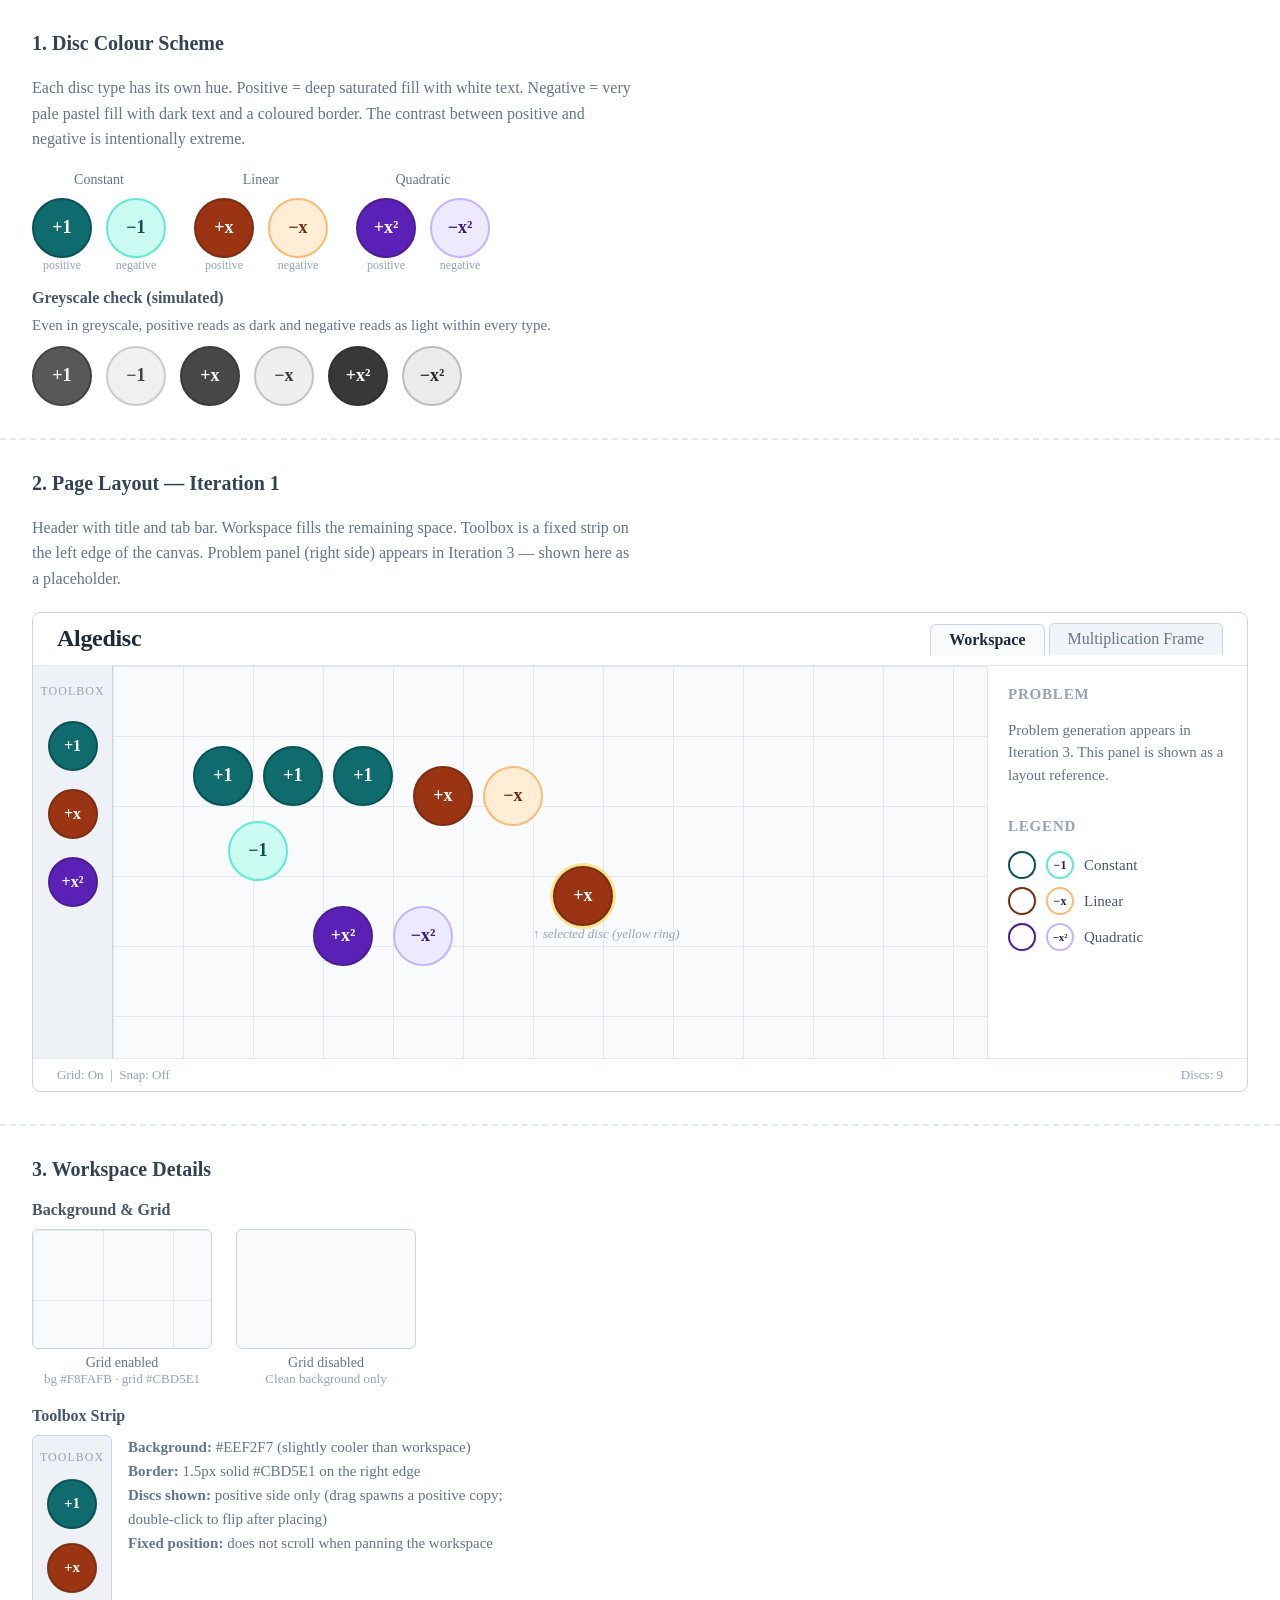
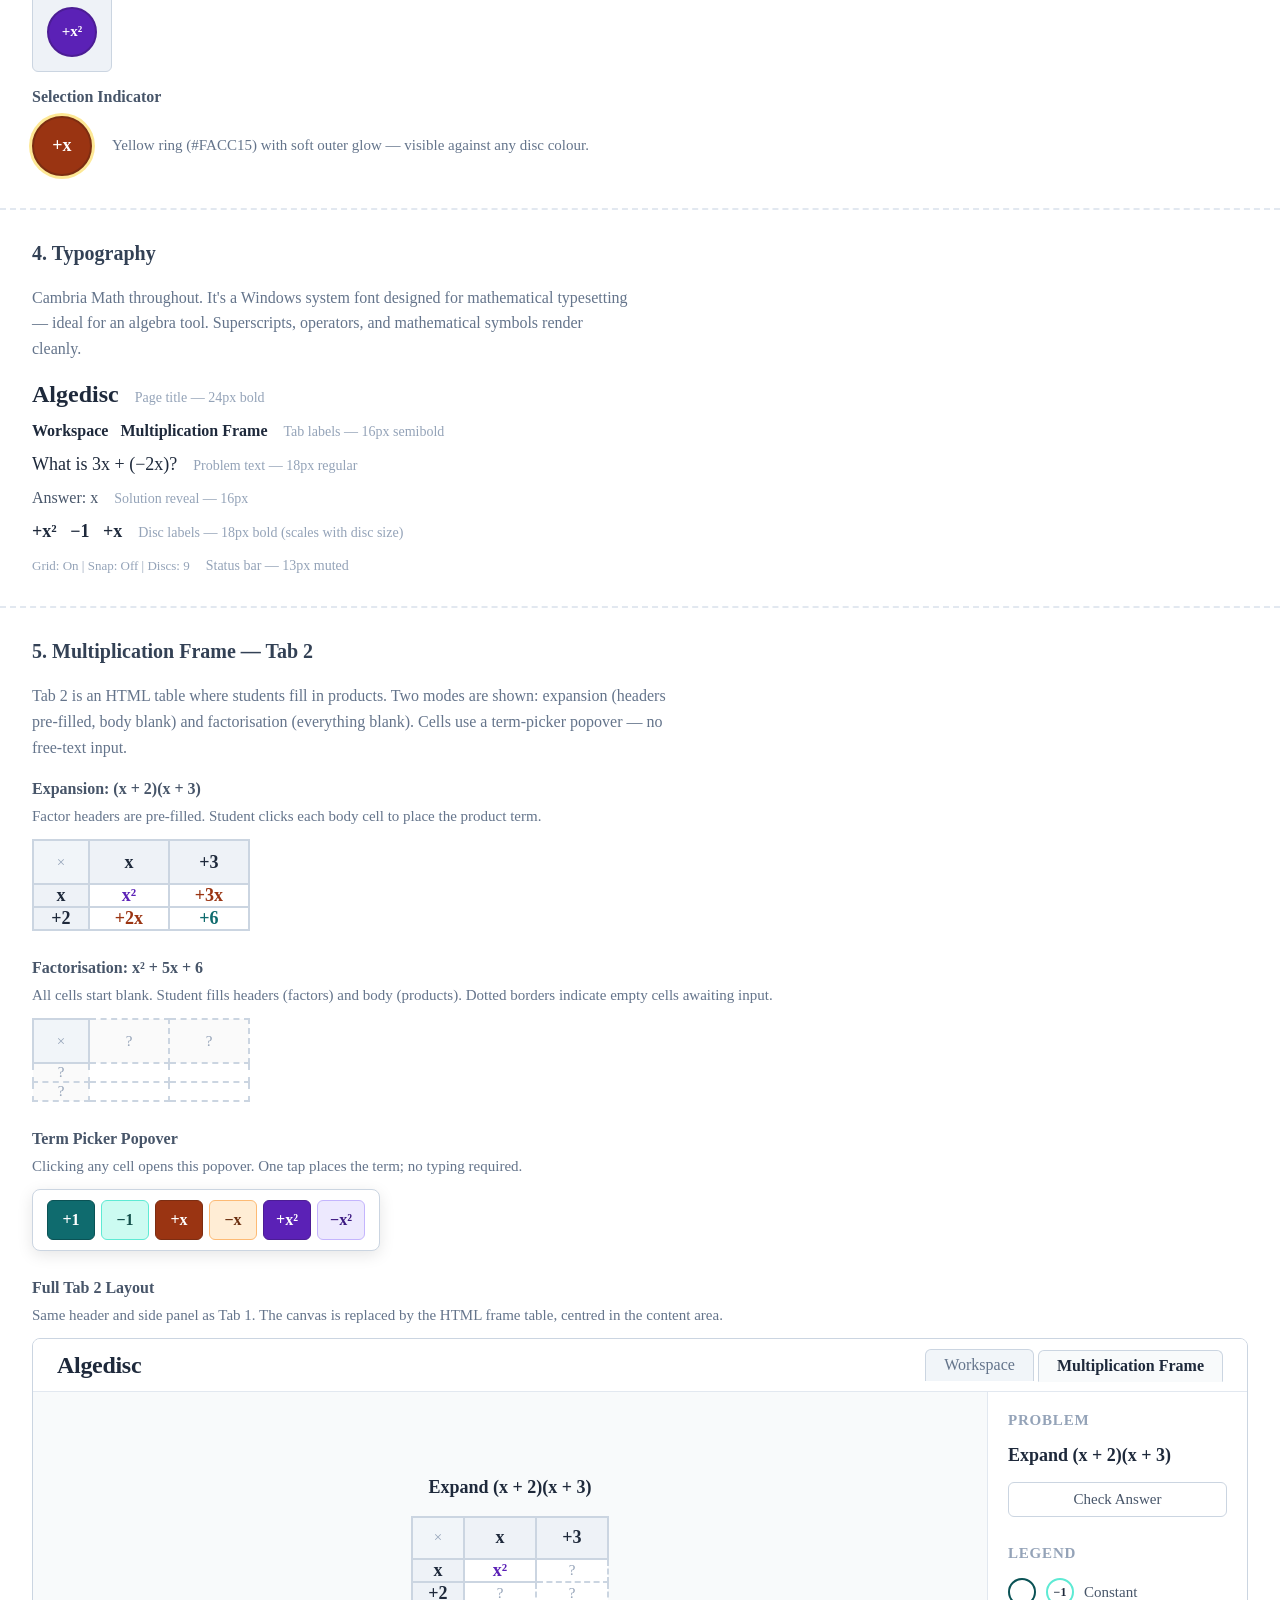
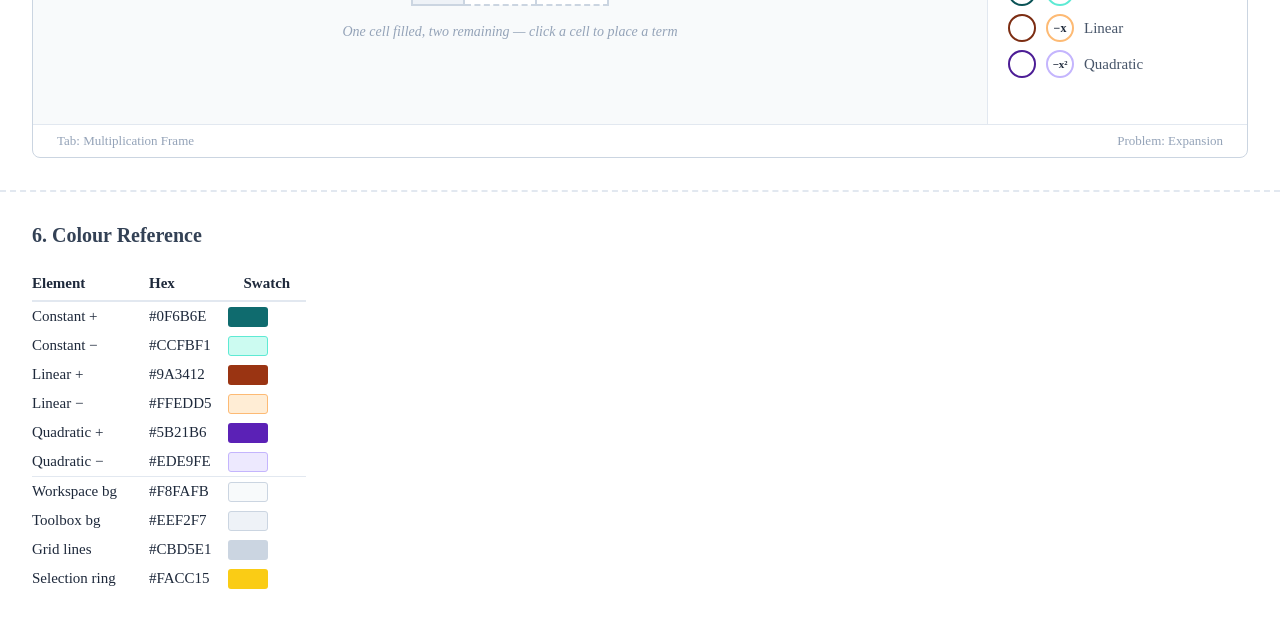
==== design/iteration1-mockup.html @ 454db8bf "Add GDD, design mockup, and implementation plan" ====
<!DOCTYPE html>
<html lang="en">
<head>
<meta charset="UTF-8">
<meta name="viewport" content="width=device-width, initial-scale=1.0">
<title>Algedisc — Iteration 1 Visual Mockup</title>
<style>
  /* ── Reset ── */
  *, *::before, *::after { box-sizing: border-box; margin: 0; padding: 0; }

  /* ── Typography ── */
  :root {
    --font-main: 'Cambria Math', Cambria, 'Times New Roman', serif;

    /* ── Disc palette (max positive/negative contrast) ── */
    /* Constant (1) — Teal family */
    --const-pos:       #0F6B6E;   /* deep teal */
    --const-pos-ring:  #0A5255;
    --const-neg:       #CCFBF1;   /* very pale mint */
    --const-neg-ring:  #5EEAD4;
    --const-neg-text:  #134E4A;

    /* Linear (x) — Orange family */
    --lin-pos:         #9A3412;   /* deep burnt-orange */
    --lin-pos-ring:    #7C2D12;
    --lin-neg:         #FFEDD5;   /* very pale peach */
    --lin-neg-ring:    #FDBA74;
    --lin-neg-text:    #6B2E0F;

    /* Quadratic (x²) — Purple family */
    --quad-pos:        #5B21B6;   /* deep violet */
    --quad-pos-ring:   #4C1D95;
    --quad-neg:        #EDE9FE;   /* very pale lavender */
    --quad-neg-ring:   #C4B5FD;
    --quad-neg-text:   #3B1881;

    /* ── Workspace ── */
    --ws-bg:           #F8FAFB;
    --toolbox-bg:      #EEF2F7;
    --toolbox-border:  #CBD5E1;
    --grid-line:       #CBD5E1;
    --selection-ring:  #FACC15;
  }

  body {
    font-family: var(--font-main);
    background: #FFFFFF;
    color: #1E293B;
    min-height: 100vh;
    display: flex;
    flex-direction: column;
  }

  /* ── Header / title bar ── */
  header {
    display: flex;
    align-items: center;
    justify-content: space-between;
    padding: 10px 24px;
    border-bottom: 1px solid #E2E8F0;
    background: #FFFFFF;
  }
  header h1 {
    font-size: 24px;
    font-weight: 700;
    letter-spacing: -0.3px;
  }
  .tab-bar {
    display: flex;
    gap: 4px;
  }
  .tab {
    padding: 6px 18px;
    border-radius: 6px 6px 0 0;
    font-family: var(--font-main);
    font-size: 16px;
    cursor: pointer;
    border: 1px solid #CBD5E1;
    border-bottom: none;
    background: #F1F5F9;
    color: #64748B;
  }
  .tab.active {
    background: var(--ws-bg);
    color: #1E293B;
    font-weight: 600;
    border-bottom: 1px solid var(--ws-bg);
    position: relative;
    top: 1px;
  }

  /* ── Main layout ── */
  .main-area {
    flex: 1;
    display: flex;
    overflow: hidden;
  }

  /* ── Workspace (canvas mock) ── */
  .workspace {
    flex: 1;
    background: var(--ws-bg);
    position: relative;
    overflow: hidden;
  }

  /* ── Toolbox strip ── */
  .toolbox {
    position: absolute;
    left: 0; top: 0; bottom: 0;
    width: 80px;
    background: var(--toolbox-bg);
    border-right: 1.5px solid var(--toolbox-border);
    display: flex;
    flex-direction: column;
    align-items: center;
    padding-top: 18px;
    gap: 18px;
    z-index: 2;
  }
  .toolbox-label {
    font-size: 12px;
    text-transform: uppercase;
    letter-spacing: 1px;
    color: #94A3B8;
    margin-bottom: 4px;
  }

  /* ── Grid lines (faint) ── */
  .grid-overlay {
    position: absolute;
    inset: 0;
    left: 80px;
    pointer-events: none;
    z-index: 0;
  }
  .grid-overlay svg { width: 100%; height: 100%; }

  /* ── Disc component ── */
  .disc {
    width: 60px;
    height: 60px;
    border-radius: 50%;
    display: flex;
    align-items: center;
    justify-content: center;
    font-family: var(--font-main);
    font-size: 18px;
    font-weight: 700;
    cursor: grab;
    user-select: none;
    transition: box-shadow 0.15s;
    position: relative;
    border: 2.5px solid transparent;
  }
  .disc:hover {
    box-shadow: 0 2px 12px rgba(0,0,0,0.18);
  }
  .disc.selected {
    border-color: var(--selection-ring);
    box-shadow: 0 0 0 3px rgba(250, 204, 21, 0.45);
  }

  /* ── Positive discs: deep saturated fill, white text ── */
  .disc.const-pos  { background: var(--const-pos);  color: #FFFFFF; border-color: var(--const-pos-ring); }
  .disc.lin-pos    { background: var(--lin-pos);     color: #FFFFFF; border-color: var(--lin-pos-ring); }
  .disc.quad-pos   { background: var(--quad-pos);    color: #FFFFFF; border-color: var(--quad-pos-ring); }

  /* ── Negative discs: very pale fill, dark text, coloured border ── */
  .disc.const-neg  { background: var(--const-neg);  color: var(--const-neg-text);  border-color: var(--const-neg-ring); }
  .disc.lin-neg    { background: var(--lin-neg);     color: var(--lin-neg-text);    border-color: var(--lin-neg-ring); }
  .disc.quad-neg   { background: var(--quad-neg);    color: var(--quad-neg-text);   border-color: var(--quad-neg-ring); }

  /* ── Discs placed on workspace (absolute positioning) ── */
  .workspace-disc {
    position: absolute;
    z-index: 1;
  }

  /* ── Right panel (problem panel placeholder for future iterations) ── */
  .side-panel {
    width: 260px;
    border-left: 1px solid #E2E8F0;
    background: #FFFFFF;
    padding: 20px;
    display: flex;
    flex-direction: column;
    gap: 16px;
  }
  .panel-heading {
    font-size: 15px;
    font-weight: 700;
    text-transform: uppercase;
    letter-spacing: 0.8px;
    color: #94A3B8;
  }
  .panel-note {
    font-size: 15px;
    color: #64748B;
    line-height: 1.5;
  }

  /* ── Colour legend ── */
  .legend {
    display: flex;
    flex-direction: column;
    gap: 8px;
  }
  .legend-row {
    display: flex;
    align-items: center;
    gap: 10px;
  }
  .legend-swatch {
    width: 28px; height: 28px;
    border-radius: 50%;
    display: flex; align-items: center; justify-content: center;
    font-size: 13px; font-weight: 700;
    border: 2px solid transparent;
    flex-shrink: 0;
  }
  .legend-label {
    font-size: 15px;
    color: #475569;
  }

  /* ── Annotation callouts ── */
  .annotation {
    position: absolute;
    font-size: 13px;
    color: #94A3B8;
    font-style: italic;
    pointer-events: none;
    z-index: 10;
  }

  /* ── Footer ── */
  footer {
    padding: 8px 24px;
    border-top: 1px solid #E2E8F0;
    font-size: 13px;
    color: #94A3B8;
    display: flex;
    justify-content: space-between;
  }

  /* ── Mockup-only: section dividers ── */
  .mockup-section {
    padding: 32px;
    border-bottom: 2px dashed #E2E8F0;
  }
  .mockup-section h2 {
    font-size: 20px;
    font-weight: 700;
    margin-bottom: 20px;
    color: #334155;
  }
  .mockup-section h3 {
    font-size: 16px;
    font-weight: 600;
    margin: 16px 0 10px;
    color: #475569;
  }

  /* ── Disc showcase grid ── */
  .disc-showcase {
    display: flex;
    gap: 28px;
    flex-wrap: wrap;
    align-items: flex-start;
  }
  .disc-pair {
    display: flex;
    flex-direction: column;
    align-items: center;
    gap: 10px;
  }
  .disc-pair-label {
    font-size: 14px;
    color: #64748B;
  }
  .disc-pair-row {
    display: flex;
    gap: 14px;
  }
  .pair-sign {
    font-size: 12px;
    color: #94A3B8;
    text-align: center;
  }

  /* ── Full page layout mockup ── */
  .layout-mockup {
    width: 100%;
    height: 480px;
    border: 1px solid #CBD5E1;
    border-radius: 8px;
    overflow: hidden;
    display: flex;
    flex-direction: column;
    background: #FFFFFF;
  }
  .layout-mockup .main-area { min-height: 0; }
</style>
</head>
<body>

<!-- ============================================================ -->
<!-- SECTION 1: Disc Colour Scheme                                 -->
<!-- ============================================================ -->
<div class="mockup-section">
  <h2>1. Disc Colour Scheme</h2>
  <p style="font-size:16px; color:#64748B; margin-bottom:20px; max-width:600px; line-height:1.6;">
    Each disc type has its own hue. Positive = deep saturated fill with white text.
    Negative = very pale pastel fill with dark text and a coloured border.
    The contrast between positive and negative is intentionally extreme.
  </p>

  <div class="disc-showcase">
    <!-- Constant -->
    <div class="disc-pair">
      <div class="disc-pair-label">Constant</div>
      <div class="disc-pair-row">
        <div style="text-align:center">
          <div class="disc const-pos">+1</div>
          <div class="pair-sign">positive</div>
        </div>
        <div style="text-align:center">
          <div class="disc const-neg">&minus;1</div>
          <div class="pair-sign">negative</div>
        </div>
      </div>
    </div>

    <!-- Linear -->
    <div class="disc-pair">
      <div class="disc-pair-label">Linear</div>
      <div class="disc-pair-row">
        <div style="text-align:center">
          <div class="disc lin-pos">+x</div>
          <div class="pair-sign">positive</div>
        </div>
        <div style="text-align:center">
          <div class="disc lin-neg">&minus;x</div>
          <div class="pair-sign">negative</div>
        </div>
      </div>
    </div>

    <!-- Quadratic -->
    <div class="disc-pair">
      <div class="disc-pair-label">Quadratic</div>
      <div class="disc-pair-row">
        <div style="text-align:center">
          <div class="disc quad-pos">+x&sup2;</div>
          <div class="pair-sign">positive</div>
        </div>
        <div style="text-align:center">
          <div class="disc quad-neg">&minus;x&sup2;</div>
          <div class="pair-sign">negative</div>
        </div>
      </div>
    </div>
  </div>

  <h3>Greyscale check (simulated)</h3>
  <p style="font-size:15px; color:#64748B; margin-bottom:12px;">
    Even in greyscale, positive reads as dark and negative reads as light within every type.
  </p>
  <div class="disc-showcase" style="filter: grayscale(1);">
    <div class="disc-pair-row">
      <div class="disc const-pos">+1</div>
      <div class="disc const-neg">&minus;1</div>
      <div class="disc lin-pos">+x</div>
      <div class="disc lin-neg">&minus;x</div>
      <div class="disc quad-pos">+x&sup2;</div>
      <div class="disc quad-neg">&minus;x&sup2;</div>
    </div>
  </div>
</div>

<!-- ============================================================ -->
<!-- SECTION 2: Full Page Layout                                   -->
<!-- ============================================================ -->
<div class="mockup-section">
  <h2>2. Page Layout — Iteration 1</h2>
  <p style="font-size:16px; color:#64748B; margin-bottom:20px; max-width:600px; line-height:1.6;">
    Header with title and tab bar. Workspace fills the remaining space.
    Toolbox is a fixed strip on the left edge of the canvas.
    Problem panel (right side) appears in Iteration 3 — shown here as a placeholder.
  </p>

  <div class="layout-mockup">
    <!-- Header -->
    <header>
      <h1>Algedisc</h1>
      <div class="tab-bar">
        <div class="tab active">Workspace</div>
        <div class="tab">Multiplication Frame</div>
      </div>
    </header>

    <!-- Main -->
    <div class="main-area">
      <!-- Workspace -->
      <div class="workspace">
        <!-- Toolbox strip -->
        <div class="toolbox">
          <div class="toolbox-label">Toolbox</div>
          <div class="disc const-pos" style="width:50px;height:50px;font-size:16px;">+1</div>
          <div class="disc lin-pos" style="width:50px;height:50px;font-size:16px;">+x</div>
          <div class="disc quad-pos" style="width:50px;height:50px;font-size:16px;">+x&sup2;</div>
        </div>

        <!-- Grid overlay (faint) -->
        <div class="grid-overlay">
          <svg xmlns="http://www.w3.org/2000/svg">
            <defs>
              <pattern id="grid" width="70" height="70" patternUnits="userSpaceOnUse">
                <path d="M 70 0 L 0 0 0 70" fill="none" stroke="#CBD5E1" stroke-width="1"/>
              </pattern>
            </defs>
            <rect width="100%" height="100%" fill="url(#grid)" />
          </svg>
        </div>

        <!-- Example discs on workspace -->
        <div class="disc workspace-disc const-pos" style="left:160px; top:80px;">+1</div>
        <div class="disc workspace-disc const-pos" style="left:230px; top:80px;">+1</div>
        <div class="disc workspace-disc const-pos" style="left:300px; top:80px;">+1</div>
        <div class="disc workspace-disc const-neg" style="left:195px; top:155px;">&minus;1</div>
        <div class="disc workspace-disc lin-pos"   style="left:380px; top:100px;">+x</div>
        <div class="disc workspace-disc lin-neg"   style="left:450px; top:100px;">&minus;x</div>
        <div class="disc workspace-disc quad-pos"  style="left:280px; top:240px;">+x&sup2;</div>
        <div class="disc workspace-disc quad-neg"  style="left:360px; top:240px;">&minus;x&sup2;</div>
        <div class="disc workspace-disc lin-pos selected" style="left:520px; top:200px;">+x</div>

        <!-- Annotations -->
        <div class="annotation" style="left:500px; top:260px;">↑ selected disc (yellow ring)</div>
        <div class="annotation" style="left:90px; top:390px;">Right-click drag anywhere to pan workspace →</div>
      </div>

      <!-- Side panel (future — Iteration 3+) -->
      <div class="side-panel">
        <div class="panel-heading">Problem</div>
        <div class="panel-note">
          Problem generation appears in Iteration 3.
          This panel is shown as a layout reference.
        </div>

        <div class="panel-heading" style="margin-top:16px;">Legend</div>
        <div class="legend">
          <div class="legend-row">
            <div class="legend-swatch const-pos" style="font-size:12px; color:#FFF; border-color:var(--const-pos-ring);">+1</div>
            <div class="legend-swatch const-neg" style="font-size:12px; border-color:var(--const-neg-ring);">&minus;1</div>
            <div class="legend-label">Constant</div>
          </div>
          <div class="legend-row">
            <div class="legend-swatch lin-pos" style="font-size:12px; color:#FFF; border-color:var(--lin-pos-ring);">+x</div>
            <div class="legend-swatch lin-neg" style="font-size:12px; border-color:var(--lin-neg-ring);">&minus;x</div>
            <div class="legend-label">Linear</div>
          </div>
          <div class="legend-row">
            <div class="legend-swatch quad-pos" style="font-size:11px; color:#FFF; border-color:var(--quad-pos-ring);">+x²</div>
            <div class="legend-swatch quad-neg" style="font-size:11px; border-color:var(--quad-neg-ring);">&minus;x²</div>
            <div class="legend-label">Quadratic</div>
          </div>
        </div>
      </div>
    </div>

    <!-- Footer -->
    <footer>
      <span>Grid: On &nbsp;|&nbsp; Snap: Off</span>
      <span>Discs: 9</span>
    </footer>
  </div>
</div>

<!-- ============================================================ -->
<!-- SECTION 3: Workspace Details                                  -->
<!-- ============================================================ -->
<div class="mockup-section">
  <h2>3. Workspace Details</h2>

  <h3>Background &amp; Grid</h3>
  <div style="display:flex; gap:24px; margin-bottom:20px;">
    <div style="text-align:center;">
      <div style="width:180px; height:120px; background:var(--ws-bg); border:1px solid #CBD5E1; border-radius:6px; position:relative; overflow:hidden;">
        <svg style="width:100%;height:100%;" xmlns="http://www.w3.org/2000/svg">
          <defs>
            <pattern id="grid2" width="70" height="70" patternUnits="userSpaceOnUse">
              <path d="M 70 0 L 0 0 0 70" fill="none" stroke="#CBD5E1" stroke-width="1"/>
            </pattern>
          </defs>
          <rect width="100%" height="100%" fill="url(#grid2)" />
        </svg>
      </div>
      <div style="font-size:14px; color:#64748B; margin-top:6px;">Grid enabled</div>
      <div style="font-size:13px; color:#94A3B8;">bg #F8FAFB · grid #CBD5E1</div>
    </div>
    <div style="text-align:center;">
      <div style="width:180px; height:120px; background:var(--ws-bg); border:1px solid #CBD5E1; border-radius:6px;"></div>
      <div style="font-size:14px; color:#64748B; margin-top:6px;">Grid disabled</div>
      <div style="font-size:13px; color:#94A3B8;">Clean background only</div>
    </div>
  </div>

  <h3>Toolbox Strip</h3>
  <div style="display:flex; gap:16px; align-items:flex-start;">
    <div style="width:80px; background:var(--toolbox-bg); border:1px solid var(--toolbox-border); border-radius:6px; padding:14px 0; display:flex; flex-direction:column; align-items:center; gap:14px;">
      <div style="font-size:12px; text-transform:uppercase; letter-spacing:1px; color:#94A3B8;">Toolbox</div>
      <div class="disc const-pos" style="width:50px;height:50px;font-size:15px;">+1</div>
      <div class="disc lin-pos" style="width:50px;height:50px;font-size:15px;">+x</div>
      <div class="disc quad-pos" style="width:50px;height:50px;font-size:15px;">+x²</div>
    </div>
    <div style="font-size:15px; color:#64748B; line-height:1.6; max-width:400px;">
      <strong>Background:</strong> #EEF2F7 (slightly cooler than workspace)<br>
      <strong>Border:</strong> 1.5px solid #CBD5E1 on the right edge<br>
      <strong>Discs shown:</strong> positive side only (drag spawns a positive copy; double-click to flip after placing)<br>
      <strong>Fixed position:</strong> does not scroll when panning the workspace
    </div>
  </div>

  <h3>Selection Indicator</h3>
  <div style="display:flex; gap:20px; align-items:center; margin-top:8px;">
    <div class="disc lin-pos selected">+x</div>
    <div style="font-size:15px; color:#64748B;">
      Yellow ring (#FACC15) with soft outer glow — visible against any disc colour.
    </div>
  </div>
</div>

<!-- ============================================================ -->
<!-- SECTION 4: Typography                                         -->
<!-- ============================================================ -->
<div class="mockup-section">
  <h2>4. Typography</h2>
  <p style="font-size:16px; color:#64748B; margin-bottom:20px; max-width:600px; line-height:1.6;">
    Cambria Math throughout. It's a Windows system font designed for mathematical
    typesetting — ideal for an algebra tool. Superscripts, operators, and
    mathematical symbols render cleanly.
  </p>

  <div style="display:flex; flex-direction:column; gap:14px;">
    <div>
      <span style="font-size:24px; font-weight:700;">Algedisc</span>
      <span style="font-size:14px; color:#94A3B8; margin-left:12px;">Page title — 24px bold</span>
    </div>
    <div>
      <span style="font-size:16px; font-weight:600;">Workspace &nbsp; Multiplication Frame</span>
      <span style="font-size:14px; color:#94A3B8; margin-left:12px;">Tab labels — 16px semibold</span>
    </div>
    <div>
      <span style="font-size:18px;">What is 3x + (&minus;2x)?</span>
      <span style="font-size:14px; color:#94A3B8; margin-left:12px;">Problem text — 18px regular</span>
    </div>
    <div>
      <span style="font-size:16px; color:#475569;">Answer: x</span>
      <span style="font-size:14px; color:#94A3B8; margin-left:12px;">Solution reveal — 16px</span>
    </div>
    <div>
      <span style="font-size:18px; font-weight:700;">+x² &nbsp; &minus;1 &nbsp; +x</span>
      <span style="font-size:14px; color:#94A3B8; margin-left:12px;">Disc labels — 18px bold (scales with disc size)</span>
    </div>
    <div>
      <span style="font-size:13px; color:#94A3B8;">Grid: On | Snap: Off | Discs: 9</span>
      <span style="font-size:14px; color:#94A3B8; margin-left:12px;">Status bar — 13px muted</span>
    </div>
  </div>
</div>

<!-- ============================================================ -->
<!-- SECTION 5: Multiplication Frame (Tab 2)                       -->
<!-- ============================================================ -->
<div class="mockup-section">
  <h2>5. Multiplication Frame — Tab 2</h2>
  <p style="font-size:16px; color:#64748B; margin-bottom:20px; max-width:640px; line-height:1.6;">
    Tab 2 is an HTML table where students fill in products. Two modes are shown:
    expansion (headers pre-filled, body blank) and factorisation (everything blank).
    Cells use a term-picker popover — no free-text input.
  </p>

  <!-- ── Expansion example ── -->
  <h3>Expansion: (x + 2)(x + 3)</h3>
  <p style="font-size:15px; color:#64748B; margin-bottom:14px;">
    Factor headers are pre-filled. Student clicks each body cell to place the product term.
  </p>

  <table style="border-collapse:collapse; margin-bottom:28px; font-family:var(--font-main);">
    <!-- Column headers row -->
    <tr>
      <td style="width:56px; height:44px; border:2px solid #CBD5E1; background:#F1F5F9; text-align:center; font-size:15px; color:#94A3B8;">&times;</td>
      <td style="width:80px; height:44px; border:2px solid #CBD5E1; background:#EEF2F7; text-align:center; font-size:18px; font-weight:600; color:#1E293B;">x</td>
      <td style="width:80px; height:44px; border:2px solid #CBD5E1; background:#EEF2F7; text-align:center; font-size:18px; font-weight:600; color:#1E293B;">+3</td>
    </tr>
    <!-- Row: x -->
    <tr>
      <td style="border:2px solid #CBD5E1; background:#EEF2F7; text-align:center; font-size:18px; font-weight:600; color:#1E293B;">x</td>
      <td style="border:2px solid #CBD5E1; background:#FFFFFF; text-align:center; font-size:18px; font-weight:700; color:var(--quad-pos);">x&sup2;</td>
      <td style="border:2px solid #CBD5E1; background:#FFFFFF; text-align:center; font-size:18px; font-weight:700; color:var(--lin-pos);">+3x</td>
    </tr>
    <!-- Row: +2 -->
    <tr>
      <td style="border:2px solid #CBD5E1; background:#EEF2F7; text-align:center; font-size:18px; font-weight:600; color:#1E293B;">+2</td>
      <td style="border:2px solid #CBD5E1; background:#FFFFFF; text-align:center; font-size:18px; font-weight:700; color:var(--lin-pos);">+2x</td>
      <td style="border:2px solid #CBD5E1; background:#FFFFFF; text-align:center; font-size:18px; font-weight:700; color:var(--const-pos);">+6</td>
    </tr>
  </table>

  <!-- ── Factorisation example ── -->
  <h3>Factorisation: x&sup2; + 5x + 6</h3>
  <p style="font-size:15px; color:#64748B; margin-bottom:14px;">
    All cells start blank. Student fills headers (factors) and body (products).
    Dotted borders indicate empty cells awaiting input.
  </p>

  <table style="border-collapse:collapse; margin-bottom:28px; font-family:var(--font-main);">
    <tr>
      <td style="width:56px; height:44px; border:2px solid #CBD5E1; background:#F1F5F9; text-align:center; font-size:15px; color:#94A3B8;">&times;</td>
      <td style="width:80px; height:44px; border:2px dashed #CBD5E1; background:#FAFAFA; text-align:center; font-size:15px; color:#94A3B8;">?</td>
      <td style="width:80px; height:44px; border:2px dashed #CBD5E1; background:#FAFAFA; text-align:center; font-size:15px; color:#94A3B8;">?</td>
    </tr>
    <tr>
      <td style="border:2px dashed #CBD5E1; background:#FAFAFA; text-align:center; font-size:15px; color:#94A3B8;">?</td>
      <td style="border:2px dashed #CBD5E1; background:#FFFFFF; text-align:center;"></td>
      <td style="border:2px dashed #CBD5E1; background:#FFFFFF; text-align:center;"></td>
    </tr>
    <tr>
      <td style="border:2px dashed #CBD5E1; background:#FAFAFA; text-align:center; font-size:15px; color:#94A3B8;">?</td>
      <td style="border:2px dashed #CBD5E1; background:#FFFFFF; text-align:center;"></td>
      <td style="border:2px dashed #CBD5E1; background:#FFFFFF; text-align:center;"></td>
    </tr>
  </table>

  <!-- ── Term picker popover ── -->
  <h3>Term Picker Popover</h3>
  <p style="font-size:15px; color:#64748B; margin-bottom:14px;">
    Clicking any cell opens this popover. One tap places the term; no typing required.
  </p>

  <div style="display:inline-flex; gap:6px; padding:10px 14px; background:#FFFFFF; border:1.5px solid #CBD5E1; border-radius:8px; box-shadow:0 4px 16px rgba(0,0,0,0.10);">
    <button style="font-family:var(--font-main); font-size:16px; font-weight:700; width:48px; height:40px; border:1.5px solid var(--const-pos-ring); border-radius:6px; background:var(--const-pos); color:#FFF; cursor:pointer;">+1</button>
    <button style="font-family:var(--font-main); font-size:16px; font-weight:700; width:48px; height:40px; border:1.5px solid var(--const-neg-ring); border-radius:6px; background:var(--const-neg); color:var(--const-neg-text); cursor:pointer;">&minus;1</button>
    <button style="font-family:var(--font-main); font-size:16px; font-weight:700; width:48px; height:40px; border:1.5px solid var(--lin-pos-ring); border-radius:6px; background:var(--lin-pos); color:#FFF; cursor:pointer;">+x</button>
    <button style="font-family:var(--font-main); font-size:16px; font-weight:700; width:48px; height:40px; border:1.5px solid var(--lin-neg-ring); border-radius:6px; background:var(--lin-neg); color:var(--lin-neg-text); cursor:pointer;">&minus;x</button>
    <button style="font-family:var(--font-main); font-size:16px; font-weight:700; width:48px; height:40px; border:1.5px solid var(--quad-pos-ring); border-radius:6px; background:var(--quad-pos); color:#FFF; cursor:pointer;">+x&sup2;</button>
    <button style="font-family:var(--font-main); font-size:16px; font-weight:700; width:48px; height:40px; border:1.5px solid var(--quad-neg-ring); border-radius:6px; background:var(--quad-neg); color:var(--quad-neg-text); cursor:pointer;">&minus;x&sup2;</button>
  </div>

  <!-- ── Full Tab 2 layout mockup ── -->
  <h3 style="margin-top:28px;">Full Tab 2 Layout</h3>
  <p style="font-size:15px; color:#64748B; margin-bottom:14px;">
    Same header and side panel as Tab 1. The canvas is replaced by the HTML frame table, centred in the content area.
  </p>

  <div class="layout-mockup" style="height:420px;">
    <header>
      <h1>Algedisc</h1>
      <div class="tab-bar">
        <div class="tab">Workspace</div>
        <div class="tab active">Multiplication Frame</div>
      </div>
    </header>
    <div class="main-area">
      <!-- Frame content area -->
      <div style="flex:1; background:var(--ws-bg); display:flex; flex-direction:column; align-items:center; justify-content:center; gap:18px;">
        <div style="font-size:18px; color:#1E293B; font-weight:600;">Expand (x + 2)(x + 3)</div>
        <table style="border-collapse:collapse; font-family:var(--font-main);">
          <tr>
            <td style="width:52px; height:42px; border:2px solid #CBD5E1; background:#F1F5F9; text-align:center; font-size:15px; color:#94A3B8;">&times;</td>
            <td style="width:72px; height:42px; border:2px solid #CBD5E1; background:#EEF2F7; text-align:center; font-size:18px; font-weight:600;">x</td>
            <td style="width:72px; height:42px; border:2px solid #CBD5E1; background:#EEF2F7; text-align:center; font-size:18px; font-weight:600;">+3</td>
          </tr>
          <tr>
            <td style="border:2px solid #CBD5E1; background:#EEF2F7; text-align:center; font-size:18px; font-weight:600;">x</td>
            <td style="border:2px solid #CBD5E1; background:#FFFFFF; text-align:center; font-size:18px; font-weight:700; color:var(--quad-pos);">x&sup2;</td>
            <td style="border:2px dashed #CBD5E1; background:#FFFFFF; text-align:center; font-size:15px; color:#94A3B8;">?</td>
          </tr>
          <tr>
            <td style="border:2px solid #CBD5E1; background:#EEF2F7; text-align:center; font-size:18px; font-weight:600;">+2</td>
            <td style="border:2px dashed #CBD5E1; background:#FFFFFF; text-align:center; font-size:15px; color:#94A3B8;">?</td>
            <td style="border:2px dashed #CBD5E1; background:#FFFFFF; text-align:center; font-size:15px; color:#94A3B8;">?</td>
          </tr>
        </table>
        <div style="font-size:14px; color:#94A3B8; font-style:italic;">One cell filled, two remaining — click a cell to place a term</div>
      </div>

      <!-- Side panel -->
      <div class="side-panel">
        <div class="panel-heading">Problem</div>
        <div style="font-size:18px; font-weight:600; color:#1E293B;">Expand (x + 2)(x + 3)</div>
        <button style="font-family:var(--font-main); font-size:15px; padding:8px 16px; border:1.5px solid #CBD5E1; border-radius:6px; background:#FFFFFF; color:#475569; cursor:pointer;">Check Answer</button>
        <div class="panel-heading" style="margin-top:12px;">Legend</div>
        <div class="legend">
          <div class="legend-row">
            <div class="legend-swatch const-pos" style="font-size:12px; color:#FFF; border-color:var(--const-pos-ring);">+1</div>
            <div class="legend-swatch const-neg" style="font-size:12px; border-color:var(--const-neg-ring);">&minus;1</div>
            <div class="legend-label">Constant</div>
          </div>
          <div class="legend-row">
            <div class="legend-swatch lin-pos" style="font-size:12px; color:#FFF; border-color:var(--lin-pos-ring);">+x</div>
            <div class="legend-swatch lin-neg" style="font-size:12px; border-color:var(--lin-neg-ring);">&minus;x</div>
            <div class="legend-label">Linear</div>
          </div>
          <div class="legend-row">
            <div class="legend-swatch quad-pos" style="font-size:11px; color:#FFF; border-color:var(--quad-pos-ring);">+x&sup2;</div>
            <div class="legend-swatch quad-neg" style="font-size:11px; border-color:var(--quad-neg-ring);">&minus;x&sup2;</div>
            <div class="legend-label">Quadratic</div>
          </div>
        </div>
      </div>
    </div>
    <footer>
      <span>Tab: Multiplication Frame</span>
      <span>Problem: Expansion</span>
    </footer>
  </div>
</div>

<!-- ============================================================ -->
<!-- SECTION 6: Colour Reference Table                             -->
<!-- ============================================================ -->
<div class="mockup-section" style="border-bottom:none;">
  <h2>6. Colour Reference</h2>
  <table style="border-collapse:collapse; font-size:15px;">
    <thead>
      <tr style="border-bottom:2px solid #E2E8F0;">
        <th style="text-align:left; padding:8px 16px 8px 0;">Element</th>
        <th style="text-align:left; padding:8px 16px;">Hex</th>
        <th style="text-align:left; padding:8px 16px;">Swatch</th>
      </tr>
    </thead>
    <tbody>
      <tr><td style="padding:6px 16px 6px 0;">Constant +</td><td style="padding:6px 16px;">#0F6B6E</td><td><span style="display:inline-block;width:40px;height:20px;background:#0F6B6E;border-radius:3px;vertical-align:middle;"></span></td></tr>
      <tr><td style="padding:6px 16px 6px 0;">Constant &minus;</td><td style="padding:6px 16px;">#CCFBF1</td><td><span style="display:inline-block;width:40px;height:20px;background:#CCFBF1;border:1px solid #5EEAD4;border-radius:3px;vertical-align:middle;"></span></td></tr>
      <tr><td style="padding:6px 16px 6px 0;">Linear +</td><td style="padding:6px 16px;">#9A3412</td><td><span style="display:inline-block;width:40px;height:20px;background:#9A3412;border-radius:3px;vertical-align:middle;"></span></td></tr>
      <tr><td style="padding:6px 16px 6px 0;">Linear &minus;</td><td style="padding:6px 16px;">#FFEDD5</td><td><span style="display:inline-block;width:40px;height:20px;background:#FFEDD5;border:1px solid #FDBA74;border-radius:3px;vertical-align:middle;"></span></td></tr>
      <tr><td style="padding:6px 16px 6px 0;">Quadratic +</td><td style="padding:6px 16px;">#5B21B6</td><td><span style="display:inline-block;width:40px;height:20px;background:#5B21B6;border-radius:3px;vertical-align:middle;"></span></td></tr>
      <tr><td style="padding:6px 16px 6px 0;">Quadratic &minus;</td><td style="padding:6px 16px;">#EDE9FE</td><td><span style="display:inline-block;width:40px;height:20px;background:#EDE9FE;border:1px solid #C4B5FD;border-radius:3px;vertical-align:middle;"></span></td></tr>
      <tr style="border-top:1px solid #E2E8F0;"><td style="padding:6px 16px 6px 0;">Workspace bg</td><td style="padding:6px 16px;">#F8FAFB</td><td><span style="display:inline-block;width:40px;height:20px;background:#F8FAFB;border:1px solid #CBD5E1;border-radius:3px;vertical-align:middle;"></span></td></tr>
      <tr><td style="padding:6px 16px 6px 0;">Toolbox bg</td><td style="padding:6px 16px;">#EEF2F7</td><td><span style="display:inline-block;width:40px;height:20px;background:#EEF2F7;border:1px solid #CBD5E1;border-radius:3px;vertical-align:middle;"></span></td></tr>
      <tr><td style="padding:6px 16px 6px 0;">Grid lines</td><td style="padding:6px 16px;">#CBD5E1</td><td><span style="display:inline-block;width:40px;height:20px;background:#CBD5E1;border-radius:3px;vertical-align:middle;"></span></td></tr>
      <tr><td style="padding:6px 16px 6px 0;">Selection ring</td><td style="padding:6px 16px;">#FACC15</td><td><span style="display:inline-block;width:40px;height:20px;background:#FACC15;border-radius:3px;vertical-align:middle;"></span></td></tr>
    </tbody>
  </table>
</div>

</body>
</html>
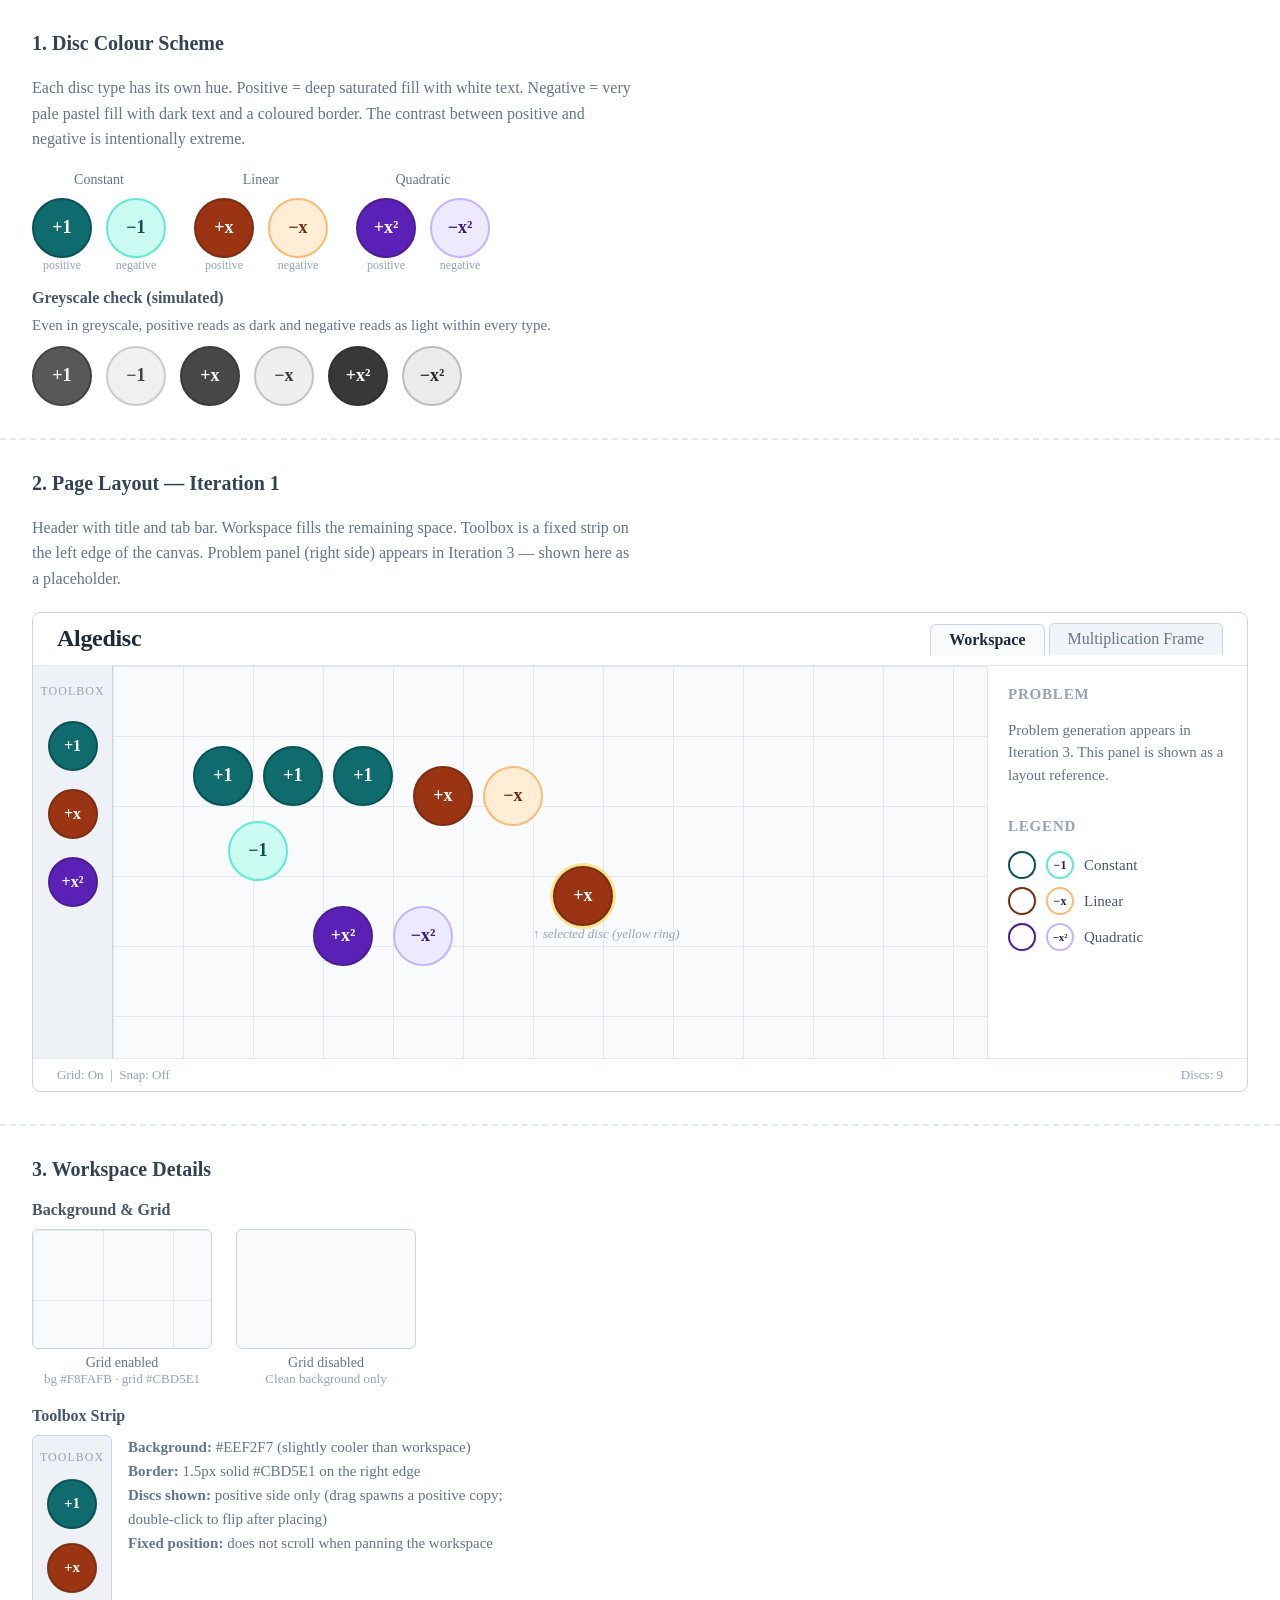
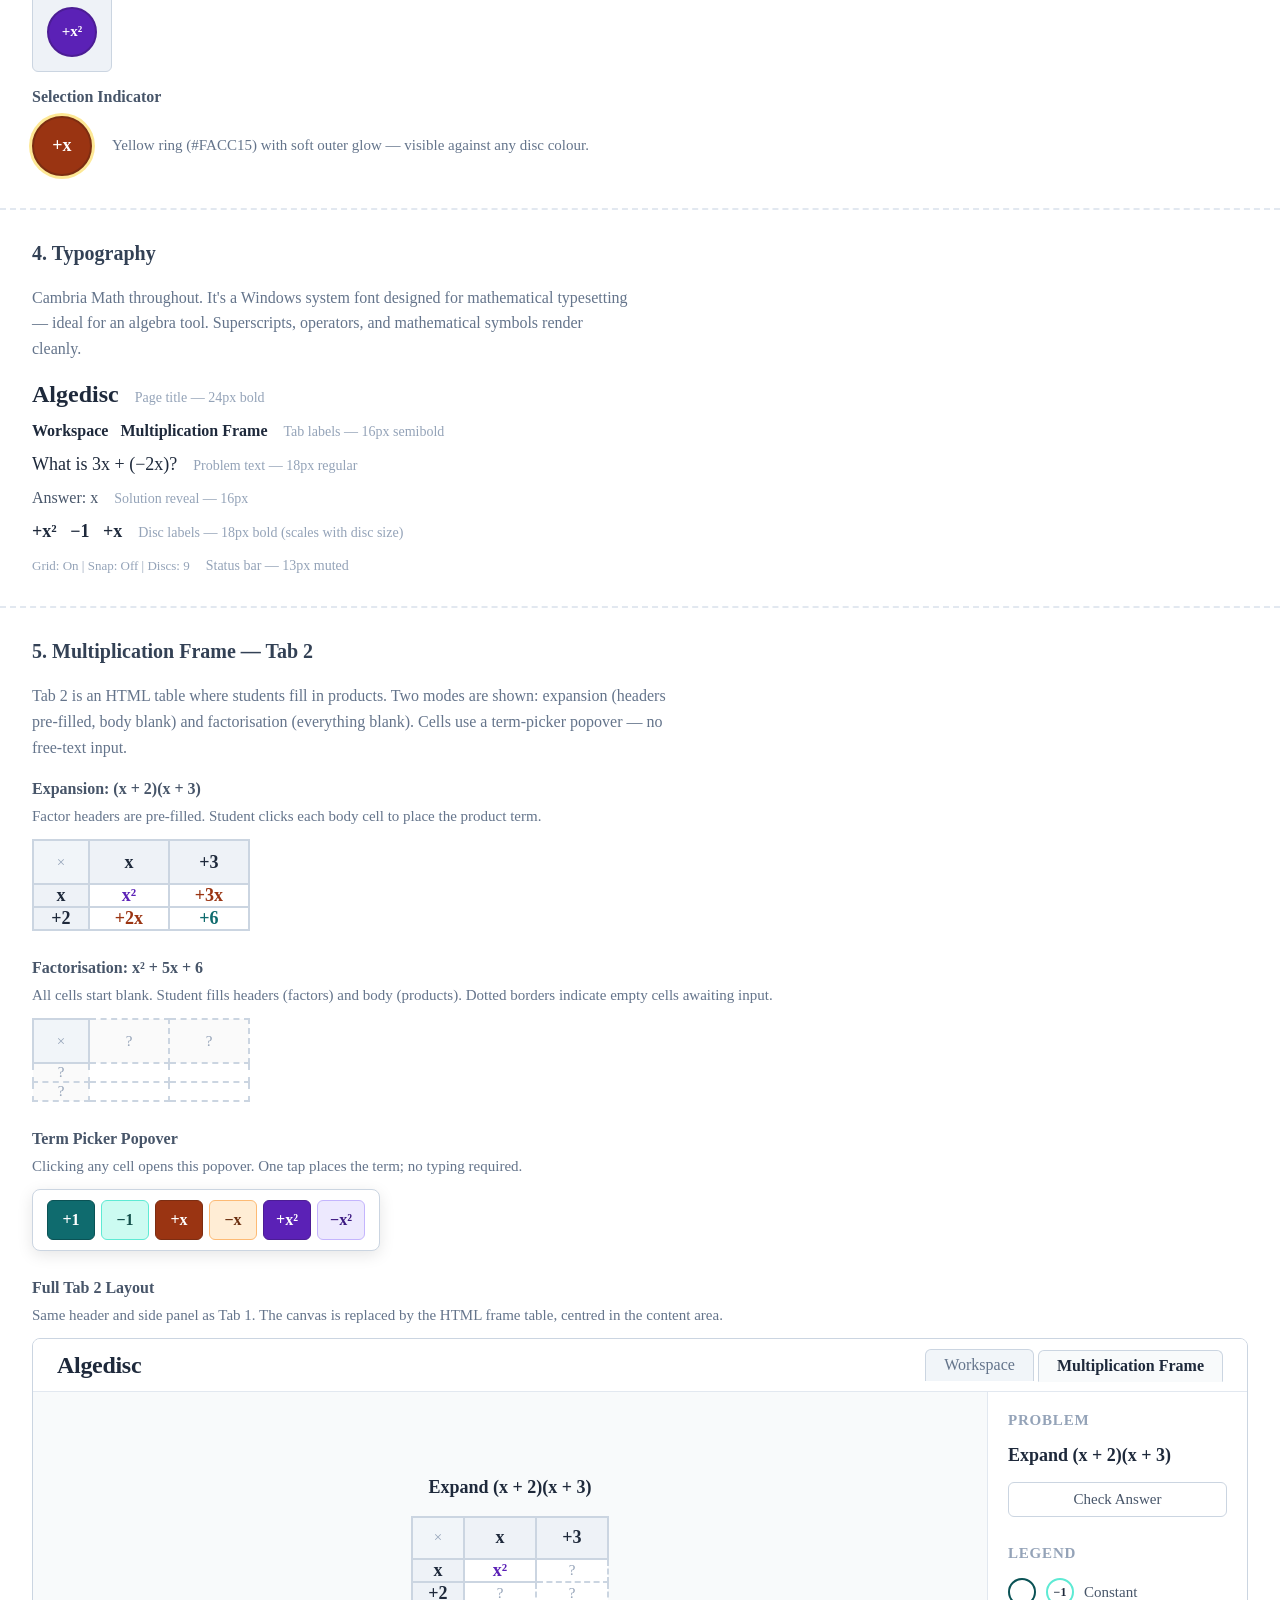
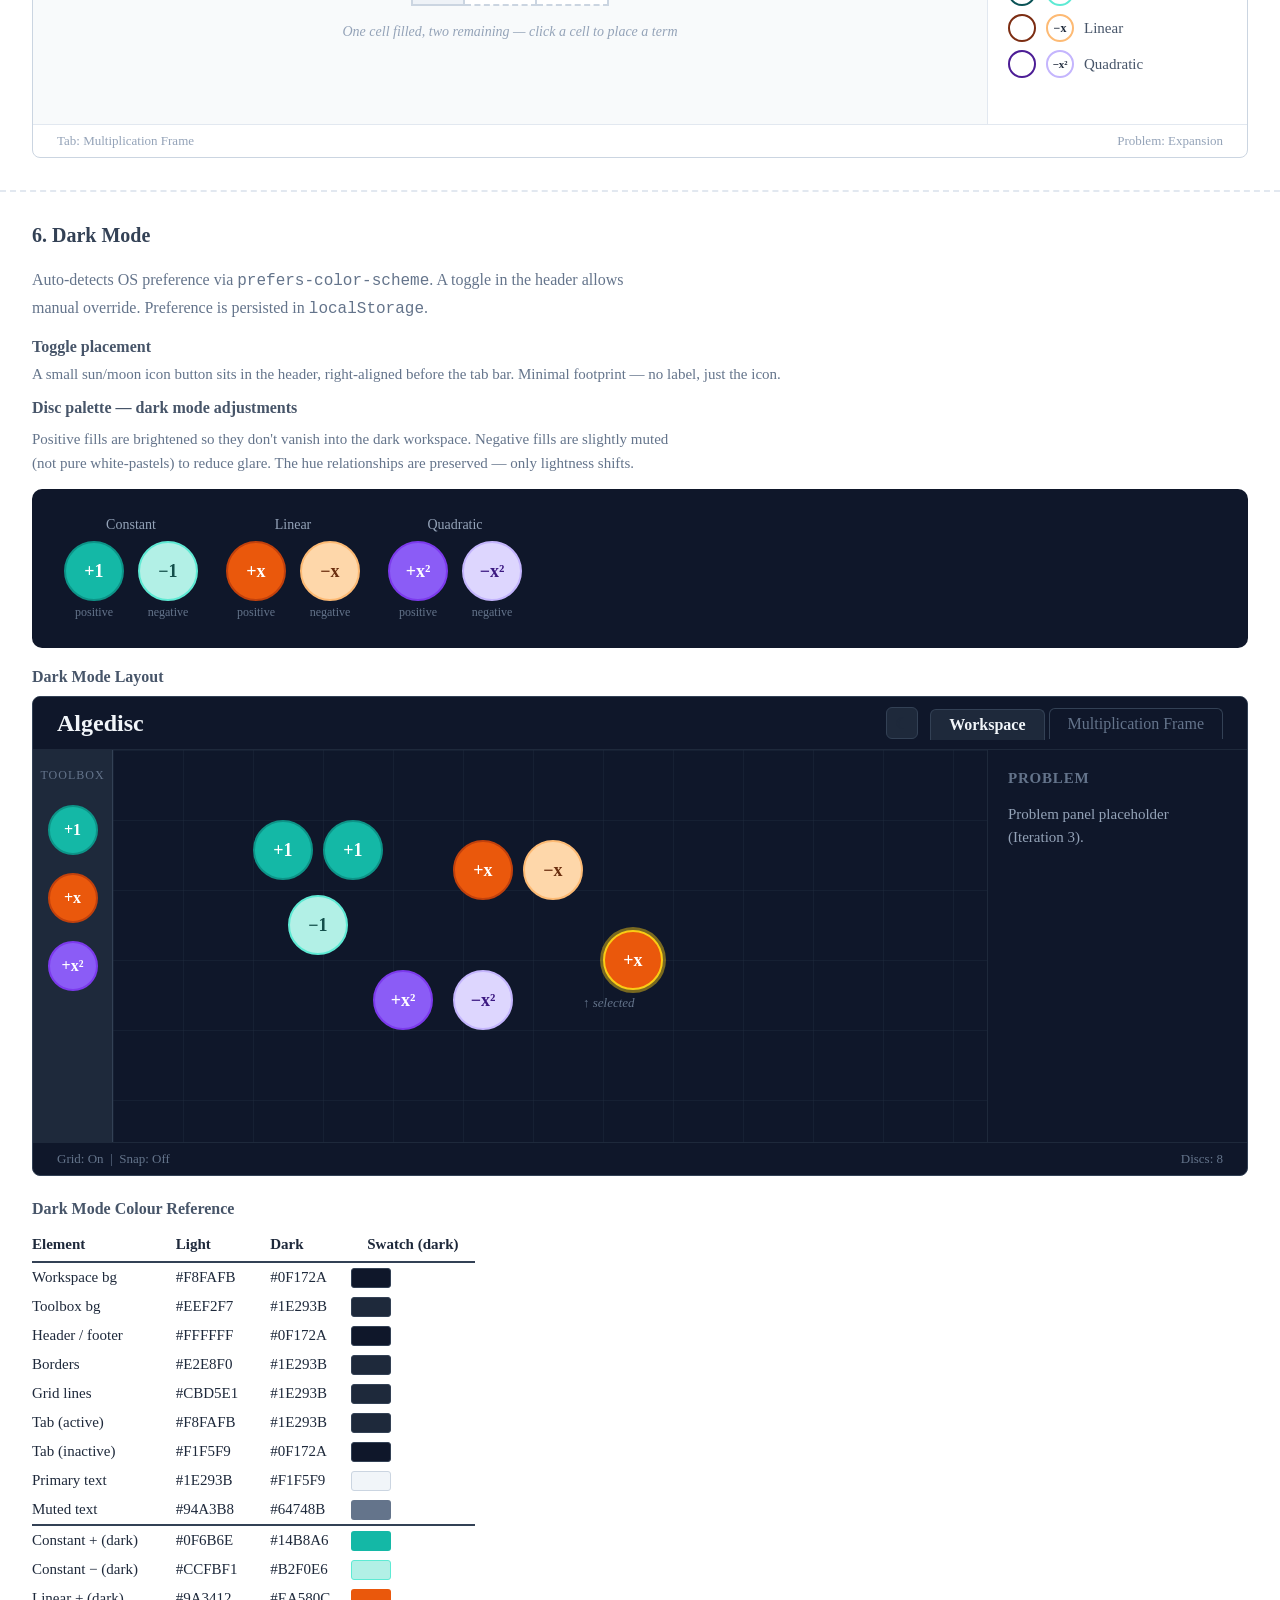
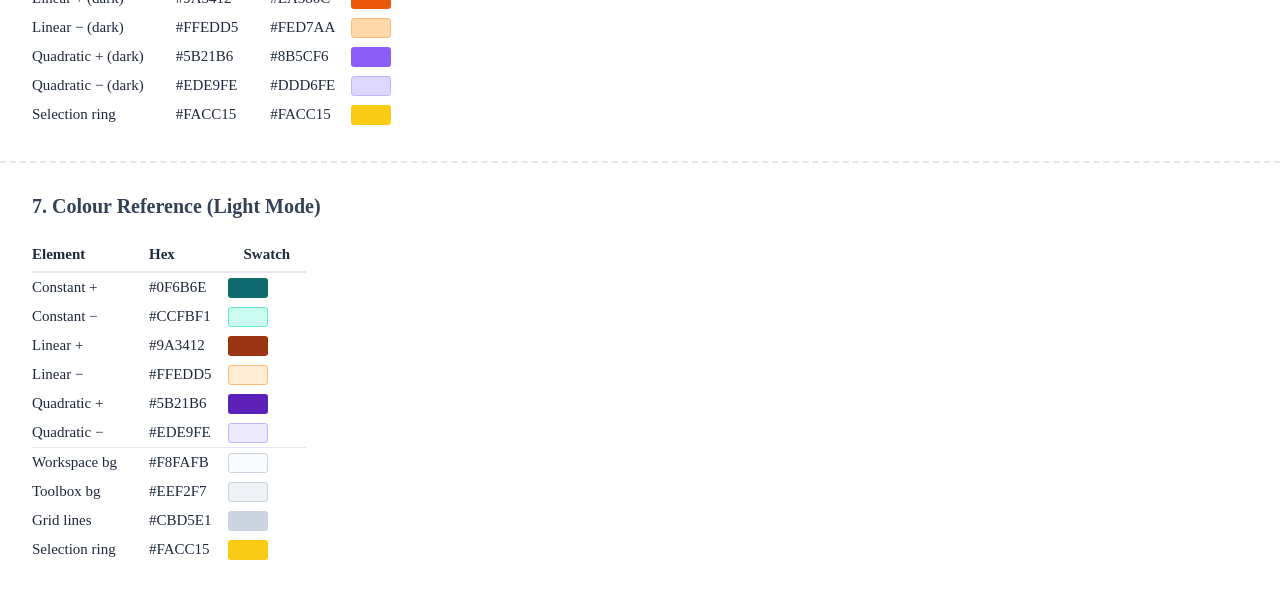
==== commit 8a007f0c: "Add dark mode section to design mockup" ====
--- a/design/iteration1-mockup.html
+++ b/design/iteration1-mockup.html
@@ -719,10 +719,177 @@
 </div>
 
 <!-- ============================================================ -->
-<!-- SECTION 6: Colour Reference Table                             -->
+<!-- SECTION 6: Dark Mode                                          -->
+<!-- ============================================================ -->
+<div class="mockup-section">
+  <h2>6. Dark Mode</h2>
+  <p style="font-size:16px; color:#64748B; margin-bottom:12px; max-width:640px; line-height:1.6;">
+    Auto-detects OS preference via <code>prefers-color-scheme</code>. A toggle in the
+    header allows manual override. Preference is persisted in <code>localStorage</code>.
+  </p>
+
+  <h3>Toggle placement</h3>
+  <p style="font-size:15px; color:#64748B; margin-bottom:14px;">
+    A small sun/moon icon button sits in the header, right-aligned before the tab bar.
+    Minimal footprint — no label, just the icon.
+  </p>
+
+  <!-- ── Dark mode disc palette ── -->
+  <h3>Disc palette — dark mode adjustments</h3>
+  <p style="font-size:15px; color:#64748B; margin-bottom:14px; max-width:640px; line-height:1.6;">
+    Positive fills are brightened so they don't vanish into the dark workspace.
+    Negative fills are slightly muted (not pure white-pastels) to reduce glare.
+    The hue relationships are preserved — only lightness shifts.
+  </p>
+
+  <div style="display:flex; gap:28px; flex-wrap:wrap; align-items:flex-start; background:#0F172A; padding:28px 32px; border-radius:10px; margin-bottom:20px;">
+    <!-- Constant dark mode -->
+    <div style="text-align:center;">
+      <div style="font-size:14px; color:#94A3B8; margin-bottom:8px;">Constant</div>
+      <div style="display:flex; gap:14px;">
+        <div>
+          <div style="width:60px;height:60px;border-radius:50%;background:#14B8A6;border:2.5px solid #0D9488;display:flex;align-items:center;justify-content:center;font-family:var(--font-main);font-size:18px;font-weight:700;color:#FFFFFF;">+1</div>
+          <div style="font-size:12px;color:#64748B;text-align:center;margin-top:4px;">positive</div>
+        </div>
+        <div>
+          <div style="width:60px;height:60px;border-radius:50%;background:#B2F0E6;border:2.5px solid #5EEAD4;display:flex;align-items:center;justify-content:center;font-family:var(--font-main);font-size:18px;font-weight:700;color:#134E4A;">&minus;1</div>
+          <div style="font-size:12px;color:#64748B;text-align:center;margin-top:4px;">negative</div>
+        </div>
+      </div>
+    </div>
+    <!-- Linear dark mode -->
+    <div style="text-align:center;">
+      <div style="font-size:14px; color:#94A3B8; margin-bottom:8px;">Linear</div>
+      <div style="display:flex; gap:14px;">
+        <div>
+          <div style="width:60px;height:60px;border-radius:50%;background:#EA580C;border:2.5px solid #C2410C;display:flex;align-items:center;justify-content:center;font-family:var(--font-main);font-size:18px;font-weight:700;color:#FFFFFF;">+x</div>
+          <div style="font-size:12px;color:#64748B;text-align:center;margin-top:4px;">positive</div>
+        </div>
+        <div>
+          <div style="width:60px;height:60px;border-radius:50%;background:#FED7AA;border:2.5px solid #FDBA74;display:flex;align-items:center;justify-content:center;font-family:var(--font-main);font-size:18px;font-weight:700;color:#6B2E0F;">&minus;x</div>
+          <div style="font-size:12px;color:#64748B;text-align:center;margin-top:4px;">negative</div>
+        </div>
+      </div>
+    </div>
+    <!-- Quadratic dark mode -->
+    <div style="text-align:center;">
+      <div style="font-size:14px; color:#94A3B8; margin-bottom:8px;">Quadratic</div>
+      <div style="display:flex; gap:14px;">
+        <div>
+          <div style="width:60px;height:60px;border-radius:50%;background:#8B5CF6;border:2.5px solid #7C3AED;display:flex;align-items:center;justify-content:center;font-family:var(--font-main);font-size:18px;font-weight:700;color:#FFFFFF;">+x&sup2;</div>
+          <div style="font-size:12px;color:#64748B;text-align:center;margin-top:4px;">positive</div>
+        </div>
+        <div>
+          <div style="width:60px;height:60px;border-radius:50%;background:#DDD6FE;border:2.5px solid #C4B5FD;display:flex;align-items:center;justify-content:center;font-family:var(--font-main);font-size:18px;font-weight:700;color:#3B1881;">&minus;x&sup2;</div>
+          <div style="font-size:12px;color:#64748B;text-align:center;margin-top:4px;">negative</div>
+        </div>
+      </div>
+    </div>
+  </div>
+
+  <!-- ── Dark workspace layout mockup ── -->
+  <h3>Dark Mode Layout</h3>
+  <div style="width:100%; height:480px; border:1px solid #334155; border-radius:8px; overflow:hidden; display:flex; flex-direction:column; background:#0F172A; font-family:var(--font-main);">
+    <!-- Header -->
+    <div style="display:flex; align-items:center; justify-content:space-between; padding:10px 24px; border-bottom:1px solid #1E293B; background:#0F172A;">
+      <div style="font-size:24px; font-weight:700; color:#F1F5F9;">Algedisc</div>
+      <div style="display:flex; align-items:center; gap:12px;">
+        <!-- Dark mode toggle -->
+        <div style="width:32px;height:32px;border-radius:6px;border:1px solid #334155;background:#1E293B;display:flex;align-items:center;justify-content:center;cursor:pointer;font-size:16px;" title="Toggle dark mode">&#9790;</div>
+        <div style="display:flex; gap:4px;">
+          <div style="padding:6px 18px; border-radius:6px 6px 0 0; font-size:16px; cursor:pointer; border:1px solid #334155; border-bottom:none; background:#1E293B; color:#F1F5F9; font-weight:600; position:relative; top:1px;">Workspace</div>
+          <div style="padding:6px 18px; border-radius:6px 6px 0 0; font-size:16px; cursor:pointer; border:1px solid #334155; border-bottom:none; background:#0F172A; color:#64748B;">Multiplication Frame</div>
+        </div>
+      </div>
+    </div>
+
+    <!-- Main area -->
+    <div style="flex:1; display:flex; overflow:hidden;">
+      <!-- Toolbox -->
+      <div style="width:80px; background:#1E293B; border-right:1.5px solid #334155; display:flex; flex-direction:column; align-items:center; padding-top:18px; gap:18px;">
+        <div style="font-size:12px; text-transform:uppercase; letter-spacing:1px; color:#64748B; margin-bottom:4px;">Toolbox</div>
+        <div style="width:50px;height:50px;border-radius:50%;background:#14B8A6;border:2.5px solid #0D9488;display:flex;align-items:center;justify-content:center;font-size:16px;font-weight:700;color:#FFF;">+1</div>
+        <div style="width:50px;height:50px;border-radius:50%;background:#EA580C;border:2.5px solid #C2410C;display:flex;align-items:center;justify-content:center;font-size:16px;font-weight:700;color:#FFF;">+x</div>
+        <div style="width:50px;height:50px;border-radius:50%;background:#8B5CF6;border:2.5px solid #7C3AED;display:flex;align-items:center;justify-content:center;font-size:16px;font-weight:700;color:#FFF;">+x&sup2;</div>
+      </div>
+
+      <!-- Workspace -->
+      <div style="flex:1; background:#0F172A; position:relative; overflow:hidden;">
+        <!-- Grid overlay -->
+        <svg style="position:absolute;inset:0;width:100%;height:100%;pointer-events:none;" xmlns="http://www.w3.org/2000/svg">
+          <defs>
+            <pattern id="darkgrid" width="70" height="70" patternUnits="userSpaceOnUse">
+              <path d="M 70 0 L 0 0 0 70" fill="none" stroke="#1E293B" stroke-width="1"/>
+            </pattern>
+          </defs>
+          <rect width="100%" height="100%" fill="url(#darkgrid)" />
+        </svg>
+
+        <!-- Example discs -->
+        <div style="position:absolute;left:140px;top:70px;width:60px;height:60px;border-radius:50%;background:#14B8A6;border:2.5px solid #0D9488;display:flex;align-items:center;justify-content:center;font-family:var(--font-main);font-size:18px;font-weight:700;color:#FFF;">+1</div>
+        <div style="position:absolute;left:210px;top:70px;width:60px;height:60px;border-radius:50%;background:#14B8A6;border:2.5px solid #0D9488;display:flex;align-items:center;justify-content:center;font-family:var(--font-main);font-size:18px;font-weight:700;color:#FFF;">+1</div>
+        <div style="position:absolute;left:175px;top:145px;width:60px;height:60px;border-radius:50%;background:#B2F0E6;border:2.5px solid #5EEAD4;display:flex;align-items:center;justify-content:center;font-family:var(--font-main);font-size:18px;font-weight:700;color:#134E4A;">&minus;1</div>
+        <div style="position:absolute;left:340px;top:90px;width:60px;height:60px;border-radius:50%;background:#EA580C;border:2.5px solid #C2410C;display:flex;align-items:center;justify-content:center;font-family:var(--font-main);font-size:18px;font-weight:700;color:#FFF;">+x</div>
+        <div style="position:absolute;left:410px;top:90px;width:60px;height:60px;border-radius:50%;background:#FED7AA;border:2.5px solid #FDBA74;display:flex;align-items:center;justify-content:center;font-family:var(--font-main);font-size:18px;font-weight:700;color:#6B2E0F;">&minus;x</div>
+        <div style="position:absolute;left:260px;top:220px;width:60px;height:60px;border-radius:50%;background:#8B5CF6;border:2.5px solid #7C3AED;display:flex;align-items:center;justify-content:center;font-family:var(--font-main);font-size:18px;font-weight:700;color:#FFF;">+x&sup2;</div>
+        <div style="position:absolute;left:340px;top:220px;width:60px;height:60px;border-radius:50%;background:#DDD6FE;border:2.5px solid #C4B5FD;display:flex;align-items:center;justify-content:center;font-family:var(--font-main);font-size:18px;font-weight:700;color:#3B1881;">&minus;x&sup2;</div>
+        <div style="position:absolute;left:490px;top:180px;width:60px;height:60px;border-radius:50%;background:#EA580C;border:2.5px solid #FACC15;box-shadow:0 0 0 3px rgba(250,204,21,0.45);display:flex;align-items:center;justify-content:center;font-family:var(--font-main);font-size:18px;font-weight:700;color:#FFF;">+x</div>
+        <div style="position:absolute;font-size:13px;color:#64748B;font-style:italic;left:470px;top:245px;">↑ selected</div>
+      </div>
+
+      <!-- Side panel -->
+      <div style="width:260px; border-left:1px solid #1E293B; background:#0F172A; padding:20px; display:flex; flex-direction:column; gap:16px;">
+        <div style="font-size:15px; font-weight:700; text-transform:uppercase; letter-spacing:0.8px; color:#64748B;">Problem</div>
+        <div style="font-size:15px; color:#94A3B8; line-height:1.5;">
+          Problem panel placeholder (Iteration 3).
+        </div>
+      </div>
+    </div>
+
+    <!-- Footer -->
+    <div style="padding:8px 24px; border-top:1px solid #1E293B; font-size:13px; color:#64748B; display:flex; justify-content:space-between;">
+      <span>Grid: On &nbsp;|&nbsp; Snap: Off</span>
+      <span>Discs: 8</span>
+    </div>
+  </div>
+
+  <!-- ── Dark mode colour reference ── -->
+  <h3 style="margin-top:24px;">Dark Mode Colour Reference</h3>
+  <table style="border-collapse:collapse; font-size:15px; margin-top:10px;">
+    <thead>
+      <tr style="border-bottom:2px solid #334155;">
+        <th style="text-align:left; padding:8px 16px 8px 0;">Element</th>
+        <th style="text-align:left; padding:8px 16px;">Light</th>
+        <th style="text-align:left; padding:8px 16px;">Dark</th>
+        <th style="text-align:left; padding:8px 16px;">Swatch (dark)</th>
+      </tr>
+    </thead>
+    <tbody>
+      <tr><td style="padding:6px 16px 6px 0;">Workspace bg</td><td style="padding:6px 16px;">#F8FAFB</td><td style="padding:6px 16px;">#0F172A</td><td><span style="display:inline-block;width:40px;height:20px;background:#0F172A;border:1px solid #334155;border-radius:3px;vertical-align:middle;"></span></td></tr>
+      <tr><td style="padding:6px 16px 6px 0;">Toolbox bg</td><td style="padding:6px 16px;">#EEF2F7</td><td style="padding:6px 16px;">#1E293B</td><td><span style="display:inline-block;width:40px;height:20px;background:#1E293B;border:1px solid #334155;border-radius:3px;vertical-align:middle;"></span></td></tr>
+      <tr><td style="padding:6px 16px 6px 0;">Header / footer</td><td style="padding:6px 16px;">#FFFFFF</td><td style="padding:6px 16px;">#0F172A</td><td><span style="display:inline-block;width:40px;height:20px;background:#0F172A;border:1px solid #334155;border-radius:3px;vertical-align:middle;"></span></td></tr>
+      <tr><td style="padding:6px 16px 6px 0;">Borders</td><td style="padding:6px 16px;">#E2E8F0</td><td style="padding:6px 16px;">#1E293B</td><td><span style="display:inline-block;width:40px;height:20px;background:#1E293B;border:1px solid #334155;border-radius:3px;vertical-align:middle;"></span></td></tr>
+      <tr><td style="padding:6px 16px 6px 0;">Grid lines</td><td style="padding:6px 16px;">#CBD5E1</td><td style="padding:6px 16px;">#1E293B</td><td><span style="display:inline-block;width:40px;height:20px;background:#1E293B;border:1px solid #334155;border-radius:3px;vertical-align:middle;"></span></td></tr>
+      <tr><td style="padding:6px 16px 6px 0;">Tab (active)</td><td style="padding:6px 16px;">#F8FAFB</td><td style="padding:6px 16px;">#1E293B</td><td><span style="display:inline-block;width:40px;height:20px;background:#1E293B;border:1px solid #334155;border-radius:3px;vertical-align:middle;"></span></td></tr>
+      <tr><td style="padding:6px 16px 6px 0;">Tab (inactive)</td><td style="padding:6px 16px;">#F1F5F9</td><td style="padding:6px 16px;">#0F172A</td><td><span style="display:inline-block;width:40px;height:20px;background:#0F172A;border:1px solid #334155;border-radius:3px;vertical-align:middle;"></span></td></tr>
+      <tr><td style="padding:6px 16px 6px 0;">Primary text</td><td style="padding:6px 16px;">#1E293B</td><td style="padding:6px 16px;">#F1F5F9</td><td><span style="display:inline-block;width:40px;height:20px;background:#F1F5F9;border:1px solid #CBD5E1;border-radius:3px;vertical-align:middle;"></span></td></tr>
+      <tr><td style="padding:6px 16px 6px 0;">Muted text</td><td style="padding:6px 16px;">#94A3B8</td><td style="padding:6px 16px;">#64748B</td><td><span style="display:inline-block;width:40px;height:20px;background:#64748B;border-radius:3px;vertical-align:middle;"></span></td></tr>
+      <tr style="border-top:2px solid #334155;"><td style="padding:6px 16px 6px 0;">Constant + (dark)</td><td style="padding:6px 16px;">#0F6B6E</td><td style="padding:6px 16px;">#14B8A6</td><td><span style="display:inline-block;width:40px;height:20px;background:#14B8A6;border-radius:3px;vertical-align:middle;"></span></td></tr>
+      <tr><td style="padding:6px 16px 6px 0;">Constant &minus; (dark)</td><td style="padding:6px 16px;">#CCFBF1</td><td style="padding:6px 16px;">#B2F0E6</td><td><span style="display:inline-block;width:40px;height:20px;background:#B2F0E6;border:1px solid #5EEAD4;border-radius:3px;vertical-align:middle;"></span></td></tr>
+      <tr><td style="padding:6px 16px 6px 0;">Linear + (dark)</td><td style="padding:6px 16px;">#9A3412</td><td style="padding:6px 16px;">#EA580C</td><td><span style="display:inline-block;width:40px;height:20px;background:#EA580C;border-radius:3px;vertical-align:middle;"></span></td></tr>
+      <tr><td style="padding:6px 16px 6px 0;">Linear &minus; (dark)</td><td style="padding:6px 16px;">#FFEDD5</td><td style="padding:6px 16px;">#FED7AA</td><td><span style="display:inline-block;width:40px;height:20px;background:#FED7AA;border:1px solid #FDBA74;border-radius:3px;vertical-align:middle;"></span></td></tr>
+      <tr><td style="padding:6px 16px 6px 0;">Quadratic + (dark)</td><td style="padding:6px 16px;">#5B21B6</td><td style="padding:6px 16px;">#8B5CF6</td><td><span style="display:inline-block;width:40px;height:20px;background:#8B5CF6;border-radius:3px;vertical-align:middle;"></span></td></tr>
+      <tr><td style="padding:6px 16px 6px 0;">Quadratic &minus; (dark)</td><td style="padding:6px 16px;">#EDE9FE</td><td style="padding:6px 16px;">#DDD6FE</td><td><span style="display:inline-block;width:40px;height:20px;background:#DDD6FE;border:1px solid #C4B5FD;border-radius:3px;vertical-align:middle;"></span></td></tr>
+      <tr><td style="padding:6px 16px 6px 0;">Selection ring</td><td style="padding:6px 16px;">#FACC15</td><td style="padding:6px 16px;">#FACC15</td><td><span style="display:inline-block;width:40px;height:20px;background:#FACC15;border-radius:3px;vertical-align:middle;"></span></td></tr>
+    </tbody>
+  </table>
+</div>
+
+<!-- ============================================================ -->
+<!-- SECTION 7: Colour Reference Table (Light)                     -->
 <!-- ============================================================ -->
 <div class="mockup-section" style="border-bottom:none;">
-  <h2>6. Colour Reference</h2>
+  <h2>7. Colour Reference (Light Mode)</h2>
   <table style="border-collapse:collapse; font-size:15px;">
     <thead>
       <tr style="border-bottom:2px solid #E2E8F0;">
